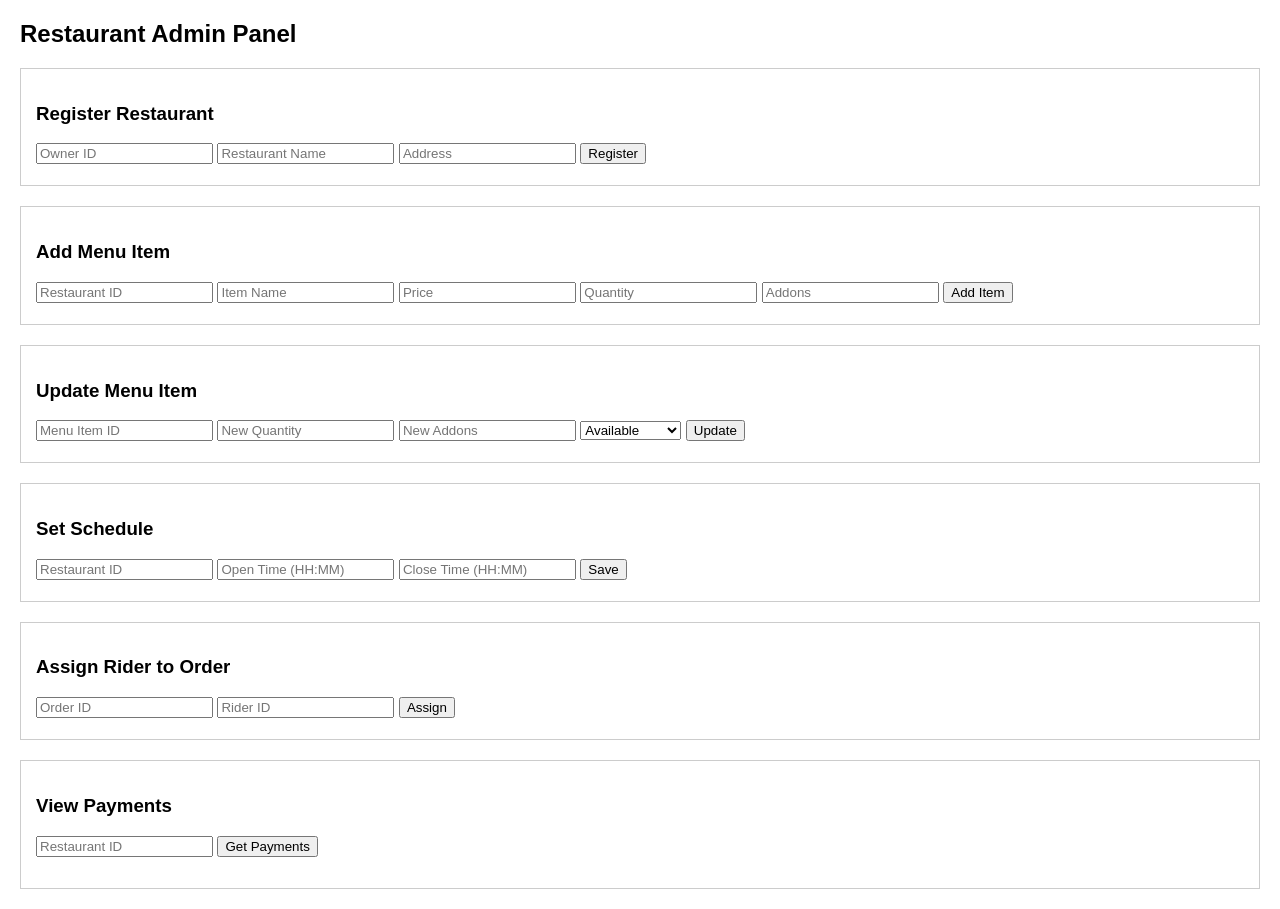
==== frontend/admin.html @ 60f2a6c2 "added admin panel" ====
<!DOCTYPE html>
<html>
<head>
  <title>Restaurant Admin</title>
  <style>
    body { font-family: Arial; margin: 20px; }
    .section { border: 1px solid #ccc; padding: 15px; margin-bottom: 20px; }
    .msg { margin-top: 6px; font-weight: bold; }
  </style>
</head>
<body>
  <h2>Restaurant Admin Panel</h2>

  <div class="section">
    <h3>Register Restaurant</h3>
    <input id="ownerId" placeholder="Owner ID" />
    <input id="rName" placeholder="Restaurant Name" />
    <input id="rAddress" placeholder="Address" />
    <button onclick="registerRestaurant()">Register</button>
    <div id="regMsg" class="msg"></div>
  </div>

  <div class="section">
    <h3>Add Menu Item</h3>
    <input id="restIdMenu" placeholder="Restaurant ID" />
    <input id="itemName" placeholder="Item Name" />
    <input id="itemPrice" placeholder="Price" />
    <input id="itemQty" placeholder="Quantity" />
    <input id="itemAddons" placeholder="Addons" />
    <button onclick="addMenu()">Add Item</button>
    <div id="menuMsg" class="msg"></div>
  </div>

  <div class="section">
    <h3>Update Menu Item</h3>
    <input id="menuItemId" placeholder="Menu Item ID" />
    <input id="menuQty" placeholder="New Quantity" />
    <input id="menuAddons" placeholder="New Addons" />
    <select id="menuAvail">
      <option value="true">Available</option>
      <option value="false">Not Available</option>
    </select>
    <button onclick="updateMenu()">Update</button>
    <div id="updateMsg" class="msg"></div>
  </div>

  <div class="section">
    <h3>Set Schedule</h3>
    <input id="schedRestId" placeholder="Restaurant ID" />
    <input id="openTime" placeholder="Open Time (HH:MM)" />
    <input id="closeTime" placeholder="Close Time (HH:MM)" />
    <button onclick="setSchedule()">Save</button>
    <div id="schedMsg" class="msg"></div>
  </div>

  <div class="section">
    <h3>Assign Rider to Order</h3>
    <input id="orderId" placeholder="Order ID" />
    <input id="riderId" placeholder="Rider ID" />
    <button onclick="assignRider()">Assign</button>
    <div id="riderMsg" class="msg"></div>
  </div>

  <div class="section">
    <h3>View Payments</h3>
    <input id="payRestId" placeholder="Restaurant ID" />
    <button onclick="getPayments()">Get Payments</button>
    <ul id="payments"></ul>
  </div>

  <script>
    const ADMIN_URL = "http://localhost:8080/AdminService";

    async function sendSoap(body) {
      const res = await fetch(ADMIN_URL, {
        method: "POST",
        headers: { "Content-Type": "text/xml" },
        body
      });
      return await res.text();
    }
    function parseXML(xmlText) { return new DOMParser().parseFromString(xmlText, "text/xml"); }
    function getText(node, tag) {
      const el = node.getElementsByTagNameNS("*", tag)[0];
      return el ? el.textContent : "";
    }

    function registerRestaurant() {
      const body = `
        <soapenv:Envelope xmlns:soapenv="http://schemas.xmlsoap.org/soap/envelope/"
                          xmlns:ws="http://wsdl.fooddelivery.com/">
          <soapenv:Body>
            <ws:registerRestaurant>
              <ownerId>${ownerId.value}</ownerId>
              <name>${rName.value}</name>
              <address>${rAddress.value}</address>
            </ws:registerRestaurant>
          </soapenv:Body>
        </soapenv:Envelope>`;
      sendSoap(body).then(() => regMsg.textContent = "✅ Restaurant registered");
    }

    function addMenu() {
      const body = `
        <soapenv:Envelope xmlns:soapenv="http://schemas.xmlsoap.org/soap/envelope/"
                          xmlns:ws="http://wsdl.fooddelivery.com/">
          <soapenv:Body>
            <ws:addMenuItem>
              <restaurantId>${restIdMenu.value}</restaurantId>
              <name>${itemName.value}</name>
              <price>${itemPrice.value}</price>
              <quantity>${itemQty.value}</quantity>
              <addons>${itemAddons.value}</addons>
            </ws:addMenuItem>
          </soapenv:Body>
        </soapenv:Envelope>`;
      sendSoap(body).then(() => menuMsg.textContent = "✅ Menu item added");
    }

    function updateMenu() {
      const body = `
        <soapenv:Envelope xmlns:soapenv="http://schemas.xmlsoap.org/soap/envelope/"
                          xmlns:ws="http://wsdl.fooddelivery.com/">
          <soapenv:Body>
            <ws:setMenuQuantity><menuItemId>${menuItemId.value}</menuItemId><quantity>${menuQty.value}</quantity></ws:setMenuQuantity>
            <ws:setMenuAddons><menuItemId>${menuItemId.value}</menuItemId><addons>${menuAddons.value}</addons></ws:setMenuAddons>
            <ws:setMenuAvailability><menuItemId>${menuItemId.value}</menuItemId><available>${menuAvail.value}</available></ws:setMenuAvailability>
          </soapenv:Body>
        </soapenv:Envelope>`;
      sendSoap(body).then(() => updateMsg.textContent = "✅ Menu updated");
    }

    function setSchedule() {
      const body = `
        <soapenv:Envelope xmlns:soapenv="http://schemas.xmlsoap.org/soap/envelope/"
                          xmlns:ws="http://wsdl.fooddelivery.com/">
          <soapenv:Body>
            <ws:setSchedule>
              <restaurantId>${schedRestId.value}</restaurantId>
              <openTime>${openTime.value}</openTime>
              <closeTime>${closeTime.value}</closeTime>
            </ws:setSchedule>
          </soapenv:Body>
        </soapenv:Envelope>`;
      sendSoap(body).then(() => schedMsg.textContent = "✅ Schedule saved");
    }

    function assignRider() {
      const body = `
        <soapenv:Envelope xmlns:soapenv="http://schemas.xmlsoap.org/soap/envelope/"
                          xmlns:ws="http://wsdl.fooddelivery.com/">
          <soapenv:Body>
            <ws:assignRiderToOrder>
              <orderId>${orderId.value}</orderId>
              <riderId>${riderId.value}</riderId>
            </ws:assignRiderToOrder>
          </soapenv:Body>
        </soapenv:Envelope>`;
      sendSoap(body).then(() => riderMsg.textContent = "✅ Rider assigned");
    }

    function getPayments() {
      const body = `
        <soapenv:Envelope xmlns:soapenv="http://schemas.xmlsoap.org/soap/envelope/"
                          xmlns:ws="http://wsdl.fooddelivery.com/">
          <soapenv:Body>
            <ws:getPaymentsByRestaurant><restaurantId>${payRestId.value}</restaurantId></ws:getPaymentsByRestaurant>
          </soapenv:Body>
        </soapenv:Envelope>`;
      sendSoap(body).then(xml => {
        const doc = parseXML(xml);
        const list = doc.getElementsByTagNameNS("*", "return");
        payments.innerHTML = "";
        for (let i = 0; i < list.length; i++) {
          const id = getText(list[i], "id");
          const method = getText(list[i], "method");
          const status = getText(list[i], "status");
          payments.innerHTML += `<li>Payment ${id} - ${method} (${status})</li>`;
        }
        if (list.length === 0) payments.innerHTML = "<li>No payments found.</li>";
      });
    }
  </script>
</body>
</html>
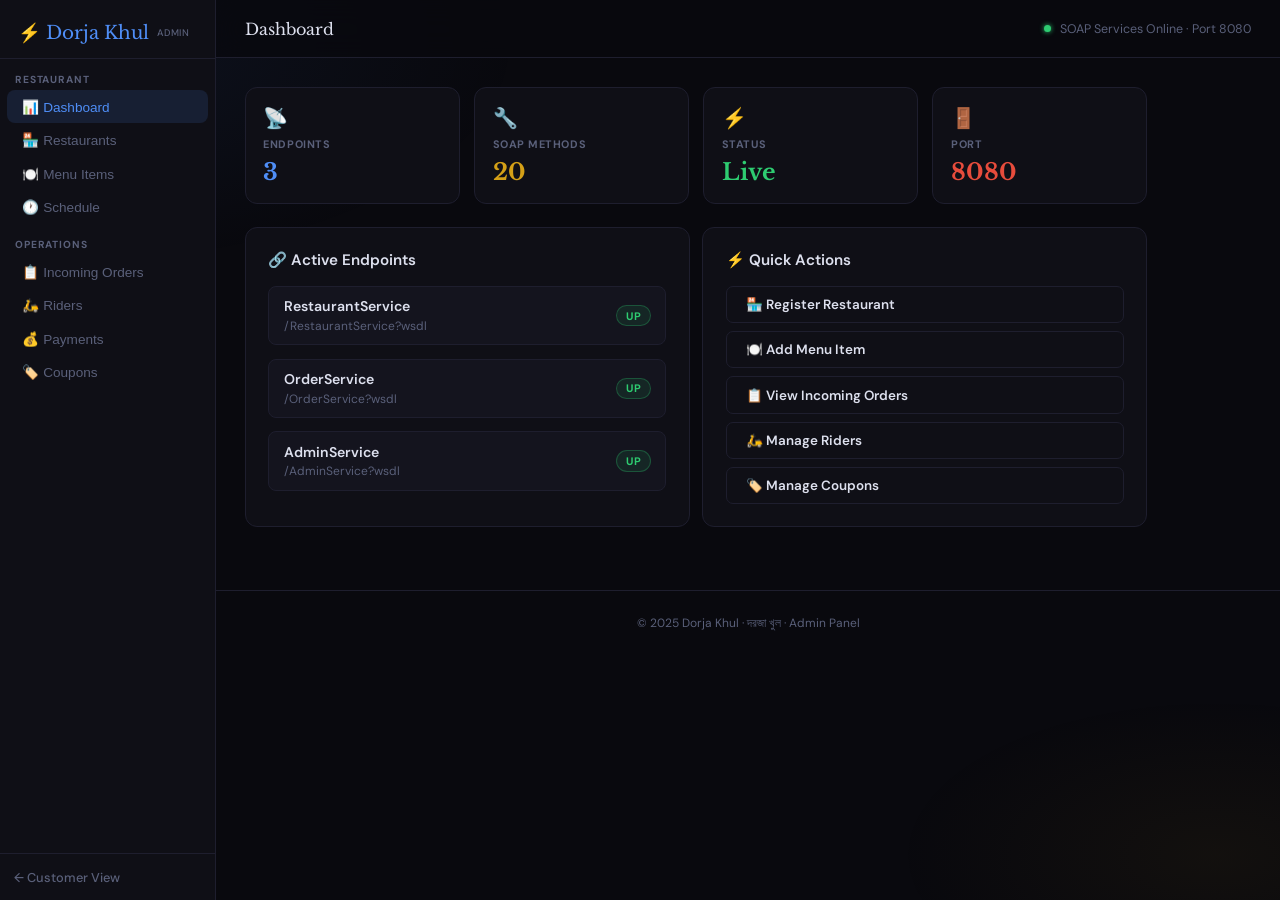
==== commit a9cacbc8: "added fancy frontend" ====
--- a/frontend/admin.html
+++ b/frontend/admin.html
@@ -1,185 +1,220 @@
 <!DOCTYPE html>
-<html>
+<html lang="en">
 <head>
-  <title>Restaurant Admin</title>
-  <style>
-    body { font-family: Arial; margin: 20px; }
-    .section { border: 1px solid #ccc; padding: 15px; margin-bottom: 20px; }
-    .msg { margin-top: 6px; font-weight: bold; }
-  </style>
+  <meta charset="UTF-8"/>
+  <meta name="viewport" content="width=device-width, initial-scale=1.0"/>
+  <title>Dorja Khul — Admin</title>
+  <link href="https://fonts.googleapis.com/css2?family=Libre+Baskerville:wght@700&family=DM+Sans:wght@300;400;500;600&display=swap" rel="stylesheet"/>
+  <link rel="stylesheet" href="admin.css"/>
 </head>
 <body>
-  <h2>Restaurant Admin Panel</h2>
-
-  <div class="section">
-    <h3>Register Restaurant</h3>
-    <input id="ownerId" placeholder="Owner ID" />
-    <input id="rName" placeholder="Restaurant Name" />
-    <input id="rAddress" placeholder="Address" />
-    <button onclick="registerRestaurant()">Register</button>
-    <div id="regMsg" class="msg"></div>
+
+<!-- SIDEBAR -->
+<aside class="sidebar">
+  <div class="sb-logo">⚡ Dorja Khul <small>Admin</small></div>
+
+  <div class="sb-sec">Restaurant</div>
+  <button class="ni active" onclick="show('dashboard',this)">📊 Dashboard</button>
+  <button class="ni" onclick="show('restaurants',this)">🏪 Restaurants</button>
+  <button class="ni" onclick="show('menu',this)">🍽️ Menu Items</button>
+  <button class="ni" onclick="show('schedule',this)">🕐 Schedule</button>
+
+  <div class="sb-sec">Operations</div>
+  <button class="ni" onclick="show('orders',this)">📋 Incoming Orders</button>
+  <button class="ni" onclick="show('riders',this)">🛵 Riders</button>
+  <button class="ni" onclick="show('payments',this)">💰 Payments</button>
+  <button class="ni" onclick="show('coupons',this)">🏷️ Coupons</button>
+
+  <div style="flex:1"></div>
+  <div style="padding:.9rem;border-top:1px solid var(--border)">
+    <a href="index.html" style="display:flex;align-items:center;gap:.5rem;color:var(--muted);text-decoration:none;font-size:.8rem;font-weight:500;transition:color .2s" onmouseover="this.style.color='var(--ink)'" onmouseout="this.style.color='var(--muted)'">← Customer View</a>
   </div>
-
-  <div class="section">
-    <h3>Add Menu Item</h3>
-    <input id="restIdMenu" placeholder="Restaurant ID" />
-    <input id="itemName" placeholder="Item Name" />
-    <input id="itemPrice" placeholder="Price" />
-    <input id="itemQty" placeholder="Quantity" />
-    <input id="itemAddons" placeholder="Addons" />
-    <button onclick="addMenu()">Add Item</button>
-    <div id="menuMsg" class="msg"></div>
+</aside>
+
+<!-- MAIN -->
+<div class="main">
+  <div class="topbar">
+    <div class="topbar-title" id="topbar-title">Dashboard</div>
+    <div class="online"><div class="pulse"></div>SOAP Services Online · Port 8080</div>
   </div>
 
-  <div class="section">
-    <h3>Update Menu Item</h3>
-    <input id="menuItemId" placeholder="Menu Item ID" />
-    <input id="menuQty" placeholder="New Quantity" />
-    <input id="menuAddons" placeholder="New Addons" />
-    <select id="menuAvail">
-      <option value="true">Available</option>
-      <option value="false">Not Available</option>
-    </select>
-    <button onclick="updateMenu()">Update</button>
-    <div id="updateMsg" class="msg"></div>
-  </div>
-
-  <div class="section">
-    <h3>Set Schedule</h3>
-    <input id="schedRestId" placeholder="Restaurant ID" />
-    <input id="openTime" placeholder="Open Time (HH:MM)" />
-    <input id="closeTime" placeholder="Close Time (HH:MM)" />
-    <button onclick="setSchedule()">Save</button>
-    <div id="schedMsg" class="msg"></div>
-  </div>
-
-  <div class="section">
-    <h3>Assign Rider to Order</h3>
-    <input id="orderId" placeholder="Order ID" />
-    <input id="riderId" placeholder="Rider ID" />
-    <button onclick="assignRider()">Assign</button>
-    <div id="riderMsg" class="msg"></div>
-  </div>
-
-  <div class="section">
-    <h3>View Payments</h3>
-    <input id="payRestId" placeholder="Restaurant ID" />
-    <button onclick="getPayments()">Get Payments</button>
-    <ul id="payments"></ul>
-  </div>
-
-  <script>
-    const ADMIN_URL = "http://localhost:8080/AdminService";
-
-    async function sendSoap(body) {
-      const res = await fetch(ADMIN_URL, {
-        method: "POST",
-        headers: { "Content-Type": "text/xml" },
-        body
-      });
-      return await res.text();
-    }
-    function parseXML(xmlText) { return new DOMParser().parseFromString(xmlText, "text/xml"); }
-    function getText(node, tag) {
-      const el = node.getElementsByTagNameNS("*", tag)[0];
-      return el ? el.textContent : "";
-    }
-
-    function registerRestaurant() {
-      const body = `
-        <soapenv:Envelope xmlns:soapenv="http://schemas.xmlsoap.org/soap/envelope/"
-                          xmlns:ws="http://wsdl.fooddelivery.com/">
-          <soapenv:Body>
-            <ws:registerRestaurant>
-              <ownerId>${ownerId.value}</ownerId>
-              <name>${rName.value}</name>
-              <address>${rAddress.value}</address>
-            </ws:registerRestaurant>
-          </soapenv:Body>
-        </soapenv:Envelope>`;
-      sendSoap(body).then(() => regMsg.textContent = "✅ Restaurant registered");
-    }
-
-    function addMenu() {
-      const body = `
-        <soapenv:Envelope xmlns:soapenv="http://schemas.xmlsoap.org/soap/envelope/"
-                          xmlns:ws="http://wsdl.fooddelivery.com/">
-          <soapenv:Body>
-            <ws:addMenuItem>
-              <restaurantId>${restIdMenu.value}</restaurantId>
-              <name>${itemName.value}</name>
-              <price>${itemPrice.value}</price>
-              <quantity>${itemQty.value}</quantity>
-              <addons>${itemAddons.value}</addons>
-            </ws:addMenuItem>
-          </soapenv:Body>
-        </soapenv:Envelope>`;
-      sendSoap(body).then(() => menuMsg.textContent = "✅ Menu item added");
-    }
-
-    function updateMenu() {
-      const body = `
-        <soapenv:Envelope xmlns:soapenv="http://schemas.xmlsoap.org/soap/envelope/"
-                          xmlns:ws="http://wsdl.fooddelivery.com/">
-          <soapenv:Body>
-            <ws:setMenuQuantity><menuItemId>${menuItemId.value}</menuItemId><quantity>${menuQty.value}</quantity></ws:setMenuQuantity>
-            <ws:setMenuAddons><menuItemId>${menuItemId.value}</menuItemId><addons>${menuAddons.value}</addons></ws:setMenuAddons>
-            <ws:setMenuAvailability><menuItemId>${menuItemId.value}</menuItemId><available>${menuAvail.value}</available></ws:setMenuAvailability>
-          </soapenv:Body>
-        </soapenv:Envelope>`;
-      sendSoap(body).then(() => updateMsg.textContent = "✅ Menu updated");
-    }
-
-    function setSchedule() {
-      const body = `
-        <soapenv:Envelope xmlns:soapenv="http://schemas.xmlsoap.org/soap/envelope/"
-                          xmlns:ws="http://wsdl.fooddelivery.com/">
-          <soapenv:Body>
-            <ws:setSchedule>
-              <restaurantId>${schedRestId.value}</restaurantId>
-              <openTime>${openTime.value}</openTime>
-              <closeTime>${closeTime.value}</closeTime>
-            </ws:setSchedule>
-          </soapenv:Body>
-        </soapenv:Envelope>`;
-      sendSoap(body).then(() => schedMsg.textContent = "✅ Schedule saved");
-    }
-
-    function assignRider() {
-      const body = `
-        <soapenv:Envelope xmlns:soapenv="http://schemas.xmlsoap.org/soap/envelope/"
-                          xmlns:ws="http://wsdl.fooddelivery.com/">
-          <soapenv:Body>
-            <ws:assignRiderToOrder>
-              <orderId>${orderId.value}</orderId>
-              <riderId>${riderId.value}</riderId>
-            </ws:assignRiderToOrder>
-          </soapenv:Body>
-        </soapenv:Envelope>`;
-      sendSoap(body).then(() => riderMsg.textContent = "✅ Rider assigned");
-    }
-
-    function getPayments() {
-      const body = `
-        <soapenv:Envelope xmlns:soapenv="http://schemas.xmlsoap.org/soap/envelope/"
-                          xmlns:ws="http://wsdl.fooddelivery.com/">
-          <soapenv:Body>
-            <ws:getPaymentsByRestaurant><restaurantId>${payRestId.value}</restaurantId></ws:getPaymentsByRestaurant>
-          </soapenv:Body>
-        </soapenv:Envelope>`;
-      sendSoap(body).then(xml => {
-        const doc = parseXML(xml);
-        const list = doc.getElementsByTagNameNS("*", "return");
-        payments.innerHTML = "";
-        for (let i = 0; i < list.length; i++) {
-          const id = getText(list[i], "id");
-          const method = getText(list[i], "method");
-          const status = getText(list[i], "status");
-          payments.innerHTML += `<li>Payment ${id} - ${method} (${status})</li>`;
-        }
-        if (list.length === 0) payments.innerHTML = "<li>No payments found.</li>";
-      });
-    }
-  </script>
+  <div class="content">
+
+    <!-- DASHBOARD -->
+    <div class="section active" id="section-dashboard">
+      <div class="stats">
+        <div class="stat s-blue"><span class="stat-icon">📡</span><span class="stat-lbl">Endpoints</span><span class="stat-val">3</span></div>
+        <div class="stat s-gold" style="animation-delay:.05s"><span class="stat-icon">🔧</span><span class="stat-lbl">SOAP Methods</span><span class="stat-val">20</span></div>
+        <div class="stat s-green" style="animation-delay:.1s"><span class="stat-icon">⚡</span><span class="stat-lbl">Status</span><span class="stat-val">Live</span></div>
+        <div class="stat s-red" style="animation-delay:.15s"><span class="stat-icon">🚪</span><span class="stat-lbl">Port</span><span class="stat-val">8080</span></div>
+      </div>
+
+      <div class="g2">
+        <div class="card" style="animation-delay:.05s">
+          <div class="card-title">🔗 Active Endpoints</div>
+          <div style="display:flex;flex-direction:column;gap:.42rem">
+            <div class="li" style="cursor:default"><div class="li-l"><div class="li-name">RestaurantService</div><div class="li-sub">/RestaurantService?wsdl</div></div><span class="badge b-green">UP</span></div>
+            <div class="li" style="cursor:default"><div class="li-l"><div class="li-name">OrderService</div><div class="li-sub">/OrderService?wsdl</div></div><span class="badge b-green">UP</span></div>
+            <div class="li" style="cursor:default"><div class="li-l"><div class="li-name">AdminService</div><div class="li-sub">/AdminService?wsdl</div></div><span class="badge b-green">UP</span></div>
+          </div>
+        </div>
+        <div class="card" style="animation-delay:.1s">
+          <div class="card-title">⚡ Quick Actions</div>
+          <div style="display:flex;flex-direction:column;gap:.5rem">
+            <button class="btn btn-o" style="width:100%;justify-content:flex-start" onclick="show('restaurants',document.querySelector('[onclick*=restaurants]'))">🏪 Register Restaurant</button>
+            <button class="btn btn-o" style="width:100%;justify-content:flex-start" onclick="show('menu',document.querySelector('[onclick*=menu]'))">🍽️ Add Menu Item</button>
+            <button class="btn btn-o" style="width:100%;justify-content:flex-start" onclick="show('orders',document.querySelector('[onclick*=orders]'))">📋 View Incoming Orders</button>
+            <button class="btn btn-o" style="width:100%;justify-content:flex-start" onclick="show('riders',document.querySelector('[onclick*=riders]'))">🛵 Manage Riders</button>
+            <button class="btn btn-o" style="width:100%;justify-content:flex-start" onclick="show('coupons',document.querySelector('[onclick*=coupons]'))">🏷️ Manage Coupons</button>
+          </div>
+        </div>
+      </div>
+    </div>
+
+    <!-- RESTAURANTS -->
+    <div class="section" id="section-restaurants">
+      <div class="card">
+        <div class="card-title">🏪 Register New Restaurant</div>
+        <div class="g3">
+          <div class="field"><label>Owner ID</label><input id="ownerId" placeholder="Owner ID"/></div>
+          <div class="field"><label>Restaurant Name</label><input id="rName" placeholder="e.g. Kacchi Bhai"/></div>
+          <div class="field"><label>Full Address</label><input id="rAddress" placeholder="Street, Area, City"/></div>
+        </div>
+        <div class="actions"><button class="btn btn-p" onclick="registerRestaurant()">✅ Register</button></div>
+        <div id="regMsg" class="msg"></div>
+      </div>
+    </div>
+
+    <!-- MENU -->
+    <div class="section" id="section-menu">
+      <div class="card">
+        <div class="card-title">➕ Add Menu Item</div>
+        <div class="g3">
+          <div class="field"><label>Restaurant ID</label><input id="restIdMenu" placeholder="Restaurant ID"/></div>
+          <div class="field"><label>Item Name</label><input id="itemName" placeholder="e.g. Kacchi Biryani"/></div>
+          <div class="field"><label>Price (৳)</label><input id="itemPrice" type="number" step="0.01" placeholder="350"/></div>
+          <div class="field"><label>Quantity</label><input id="itemQty" type="number" placeholder="50"/></div>
+          <div class="field" style="grid-column:span 2"><label>Add-ons</label><input id="itemAddons" placeholder="Extra raita, Borhani, Salad…"/></div>
+        </div>
+        <div class="actions"><button class="btn btn-p" onclick="addMenuItem()">➕ Add Item</button></div>
+        <div id="menuMsg" class="msg"></div>
+      </div>
+
+      <div class="card">
+        <div class="card-title">✏️ Update Existing Item</div>
+        <div class="g3">
+          <div class="field"><label>Menu Item ID</label><input id="menuItemId" placeholder="Item ID"/></div>
+          <div class="field"><label>New Quantity</label><input id="menuQty" type="number" placeholder="New stock count"/></div>
+          <div class="field"><label>New Add-ons</label><input id="menuAddons" placeholder="Updated add-ons"/></div>
+        </div>
+        <div class="field" style="max-width:220px;margin-top:.6rem">
+          <label>Availability</label>
+          <select id="menuAvail"><option value="true">✅ Available</option><option value="false">❌ Unavailable</option></select>
+        </div>
+        <div class="actions">
+          <button class="btn btn-p" onclick="updateMenuItem()">💾 Save Changes</button>
+          <button class="btn btn-d" onclick="deleteMenuItem()">🗑️ Delete Item</button>
+        </div>
+        <div id="updateMsg" class="msg"></div>
+      </div>
+    </div>
+
+    <!-- SCHEDULE -->
+    <div class="section" id="section-schedule">
+      <div class="card">
+        <div class="card-title">🕐 Set Operating Hours</div>
+        <div class="g3">
+          <div class="field"><label>Restaurant ID</label><input id="schedRestId" placeholder="Restaurant ID"/></div>
+          <div class="field"><label>Open Time</label><input id="openTime" type="time"/></div>
+          <div class="field"><label>Close Time</label><input id="closeTime" type="time"/></div>
+        </div>
+        <div class="actions">
+          <button class="btn btn-p" onclick="setSchedule()">💾 Save Schedule</button>
+          <button class="btn btn-o" onclick="getSchedule()">👁️ View Current</button>
+        </div>
+        <div id="schedMsg" class="msg"></div>
+        <div id="schedResult" style="margin-top:.8rem"></div>
+      </div>
+    </div>
+
+    <!-- INCOMING ORDERS -->
+    <div class="section" id="section-orders">
+      <div class="card">
+        <div class="card-title">📋 Incoming Orders by Restaurant</div>
+        <div class="g2">
+          <div class="field"><label>Restaurant ID</label><input id="ordRestId" placeholder="Restaurant ID"/></div>
+          <div style="display:flex;align-items:flex-end;">
+            <button class="btn btn-p" onclick="loadOrdersByRestaurant()" style="width:100%">🔄 Load Orders</button>
+          </div>
+        </div>
+        <div id="rest-orders" style="margin-top:.9rem;"></div>
+      </div>
+    </div>
+
+    <!-- RIDERS -->
+    <div class="section" id="section-riders">
+      <div class="card">
+        <div class="card-title">🛵 All Riders</div>
+        <div class="actions" style="margin-top:0;margin-bottom:.85rem">
+          <button class="btn btn-o btn-sm" onclick="loadRiders()">🔄 Refresh</button>
+        </div>
+        <div id="riders-list"></div>
+      </div>
+
+      <div class="card">
+        <div class="card-title">📌 Manually Assign Rider</div>
+        <p style="color:var(--muted);font-size:.83rem;margin-bottom:.9rem;line-height:1.6">
+          Use this to assign a specific rider to an order. Auto-assign is available on the customer UI.
+          Check the rider list above first to find an available rider ID.
+        </p>
+        <div class="g2">
+          <div class="field"><label>Order ID</label><input id="orderId" placeholder="Order ID"/></div>
+          <div class="field"><label>Rider ID</label><input id="riderId" placeholder="Rider ID (from list above)"/></div>
+        </div>
+        <div class="actions"><button class="btn btn-p" onclick="assignRider()">🛵 Dispatch Rider</button></div>
+        <div id="riderMsg" class="msg"></div>
+      </div>
+    </div>
+
+    <!-- PAYMENTS -->
+    <div class="section" id="section-payments">
+      <div class="card">
+        <div class="card-title">💰 Payment Records</div>
+        <div class="g2">
+          <div class="field"><label>Restaurant ID</label><input id="payRestId" placeholder="Restaurant ID"/></div>
+          <div style="display:flex;align-items:flex-end;">
+            <button class="btn btn-p" onclick="loadPayments()" style="width:100%">🔄 Fetch Payments</button>
+          </div>
+        </div>
+        <div id="payments-container" style="margin-top:1rem;"></div>
+      </div>
+    </div>
+
+    <!-- COUPONS -->
+    <div class="section" id="section-coupons">
+      <div class="card">
+        <div class="card-title">🏷️ Create Coupon</div>
+        <div class="g2">
+          <div class="field"><label>Coupon Code</label><input id="couponCode" placeholder="e.g. SAVE20"/></div>
+          <div class="field"><label>Discount (%)</label><input id="couponDiscount" type="number" min="1" max="100" placeholder="e.g. 20"/></div>
+        </div>
+        <div class="actions"><button class="btn btn-p" onclick="addCoupon()">✅ Create Coupon</button></div>
+        <div id="couponMsg" class="msg"></div>
+      </div>
+
+      <div class="card">
+        <div class="card-title">📋 All Coupons</div>
+        <div class="actions" style="margin-top:0;margin-bottom:.85rem">
+          <button class="btn btn-o btn-sm" onclick="loadCoupons()">🔄 Load Coupons</button>
+        </div>
+        <div id="coupons-list"></div>
+      </div>
+    </div>
+
+  </div><!-- /content -->
+  <footer>© 2025 Dorja Khul · দরজা খুল · Admin Panel</footer>
+</div><!-- /main -->
+
+<script src="admin.js"></script>
 </body>
 </html>
--- a/frontend/admin.css
+++ b/frontend/admin.css
@@ -0,0 +1,137 @@
+:root {
+  --bg:       #09090e;
+  --surf:     #0f0f16;
+  --surf2:    #14141e;
+  --border:   #1e1e2e;
+  --ink:      #4f8ef7;
+  --ink-glow: rgba(79,142,247,.13);
+  --gold:     #d4a017;
+  --gold-glow:rgba(212,160,23,.12);
+  --green:    #2ecc71;
+  --red:      #e74c3c;
+  --amber:    #f39c12;
+  --text:     #dde0ee;
+  --muted:    #5a607a;
+  --radius:   12px;
+}
+*,*::before,*::after{box-sizing:border-box;margin:0;padding:0}
+html{scroll-behavior:smooth}
+body{background:var(--bg);color:var(--text);font-family:'DM Sans',sans-serif;min-height:100vh;display:flex}
+body::before{content:'';position:fixed;inset:0;
+  background:radial-gradient(ellipse 65% 45% at 5% 5%,rgba(79,142,247,.07) 0%,transparent 55%),
+             radial-gradient(ellipse 50% 35% at 95% 95%,rgba(212,160,23,.05) 0%,transparent 50%);
+  pointer-events:none;z-index:0}
+
+/* SIDEBAR */
+.sidebar{position:fixed;top:0;left:0;bottom:0;width:216px;background:var(--surf);border-right:1px solid var(--border);display:flex;flex-direction:column;z-index:50}
+.sb-logo{padding:1.3rem 1.1rem .9rem;font-family:'Libre Baskerville',serif;font-size:1.15rem;color:var(--ink);border-bottom:1px solid var(--border);display:flex;align-items:center;gap:.5rem}
+.sb-logo small{font-family:'DM Sans',sans-serif;font-size:.6rem;color:var(--muted);font-weight:500;letter-spacing:.06em;text-transform:uppercase}
+.sb-sec{padding:.85rem .95rem .25rem;font-size:.64rem;font-weight:700;color:var(--muted);text-transform:uppercase;letter-spacing:.08em}
+.ni{display:flex;align-items:center;gap:.55rem;padding:.55rem .95rem;margin:0 .45rem;border-radius:8px;cursor:pointer;color:var(--muted);font-size:.85rem;font-weight:500;transition:all .2s;border:none;background:none;width:calc(100% - .9rem);text-align:left}
+.ni:hover{background:var(--surf2);color:var(--text)}
+.ni.active{background:var(--ink-glow);color:var(--ink)}
+
+/* MAIN */
+.main{margin-left:216px;flex:1;position:relative;z-index:1;max-width:calc(100vw - 216px)}
+
+/* TOPBAR */
+.topbar{height:58px;display:flex;align-items:center;justify-content:space-between;padding:0 1.8rem;border-bottom:1px solid var(--border);background:rgba(9,9,14,.75);backdrop-filter:blur(14px);position:sticky;top:0;z-index:40}
+.topbar-title{font-family:'Libre Baskerville',serif;font-size:1rem}
+.online{display:flex;align-items:center;gap:.6rem;font-size:.78rem;color:var(--muted)}
+.pulse{width:7px;height:7px;border-radius:50%;background:var(--green);box-shadow:0 0 5px var(--green);animation:pulse 2s ease infinite}
+@keyframes pulse{0%,100%{opacity:1}50%{opacity:.35}}
+
+/* CONTENT */
+.content{padding:1.8rem;max-width:960px}
+
+/* SECTION */
+.section{display:none}
+.section.active{display:block;animation:fadeIn .3s ease}
+
+/* STATS */
+.stats{display:grid;grid-template-columns:repeat(4,1fr);gap:.9rem;margin-bottom:1.4rem}
+@media(max-width:860px){.stats{grid-template-columns:repeat(2,1fr)}}
+.stat{background:var(--surf);border:1px solid var(--border);border-radius:var(--radius);padding:1.1rem;display:flex;flex-direction:column;gap:.35rem;animation:fadeUp .4s ease both}
+.stat-icon{font-size:1.25rem}
+.stat-lbl{font-size:.68rem;color:var(--muted);text-transform:uppercase;letter-spacing:.05em;font-weight:700}
+.stat-val{font-size:1.45rem;font-weight:700;font-family:'Libre Baskerville',serif}
+.s-blue .stat-val{color:var(--ink)} .s-gold .stat-val{color:var(--gold)} .s-green .stat-val{color:var(--green)} .s-red .stat-val{color:var(--red)}
+
+/* CARD */
+.card{background:var(--surf);border:1px solid var(--border);border-radius:var(--radius);padding:1.4rem;margin-bottom:1.1rem;transition:border-color .2s;animation:fadeUp .4s ease both}
+.card:hover{border-color:rgba(79,142,247,.2)}
+.card-title{font-size:.95rem;font-weight:600;display:flex;align-items:center;gap:.45rem;margin-bottom:1rem}
+
+/* GRID */
+.g2{display:grid;grid-template-columns:1fr 1fr;gap:.8rem}
+.g3{display:grid;grid-template-columns:1fr 1fr 1fr;gap:.8rem}
+@media(max-width:640px){.g2,.g3{grid-template-columns:1fr}}
+
+/* FORM */
+.field{display:flex;flex-direction:column;gap:.3rem}
+label{font-size:.68rem;font-weight:700;color:var(--muted);text-transform:uppercase;letter-spacing:.06em}
+input,select{background:var(--surf2);border:1px solid var(--border);border-radius:7px;padding:.58rem .82rem;color:var(--text);font-family:'DM Sans',sans-serif;font-size:.86rem;width:100%;outline:none;transition:border-color .2s,box-shadow .2s}
+input::placeholder{color:var(--muted)}
+input:focus,select:focus{border-color:var(--ink);box-shadow:0 0 0 3px var(--ink-glow)}
+select option{background:var(--surf2)}
+
+/* BUTTONS */
+.btn{display:inline-flex;align-items:center;gap:.35rem;padding:.57rem 1.2rem;border-radius:7px;border:none;font-family:'DM Sans',sans-serif;font-size:.84rem;font-weight:600;cursor:pointer;transition:all .2s;white-space:nowrap}
+.btn-p{background:var(--ink);color:#fff}
+.btn-p:hover{background:#6fa3ff;transform:translateY(-1px);box-shadow:0 5px 16px rgba(79,142,247,.28)}
+.btn-o{background:transparent;border:1px solid var(--border);color:var(--text)}
+.btn-o:hover{border-color:var(--ink);color:var(--ink)}
+.btn-d{background:rgba(231,76,60,.1);border:1px solid rgba(231,76,60,.28);color:var(--red)}
+.btn-d:hover{background:rgba(231,76,60,.2)}
+.btn-sm{padding:.35rem .82rem;font-size:.77rem}
+.btn:active{transform:scale(.97)}
+.actions{display:flex;gap:.55rem;flex-wrap:wrap;margin-top:.85rem}
+
+/* MSG */
+.msg{margin-top:.72rem;padding:.6rem .9rem;border-radius:7px;font-size:.83rem;font-weight:500;display:none}
+.msg.ok {background:rgba(46,204,113,.1);border:1px solid rgba(46,204,113,.3);color:var(--green);display:block}
+.msg.err{background:rgba(231,76,60,.1);border:1px solid rgba(231,76,60,.3);color:var(--red);display:block}
+.msg.inf{background:var(--ink-glow);border:1px solid rgba(79,142,247,.3);color:var(--ink);display:block}
+
+/* TABLE */
+.tbl-wrap{overflow-x:auto;border-radius:9px;border:1px solid var(--border)}
+table{width:100%;border-collapse:collapse}
+thead th{background:var(--surf2);padding:.58rem .9rem;font-size:.68rem;font-weight:700;color:var(--muted);text-transform:uppercase;letter-spacing:.05em;text-align:left;border-bottom:1px solid var(--border)}
+tbody td{padding:.7rem .9rem;font-size:.85rem;border-bottom:1px solid var(--border)}
+tbody tr:last-child td{border-bottom:none}
+tbody tr:hover{background:var(--surf2)}
+
+/* LIST */
+.li{display:flex;align-items:center;justify-content:space-between;padding:.65rem .9rem;background:var(--surf2);border:1px solid var(--border);border-radius:8px;margin-bottom:.42rem;animation:fadeIn .3s ease;transition:border-color .2s}
+.li:hover{border-color:rgba(79,142,247,.18)}
+.li-l{display:flex;flex-direction:column;gap:.16rem}
+.li-name{font-weight:600;font-size:.88rem}
+.li-sub{color:var(--muted);font-size:.75rem}
+.li-r{display:flex;align-items:center;gap:.45rem}
+
+/* BADGES */
+.badge{padding:.18rem .55rem;border-radius:100px;font-size:.68rem;font-weight:700;text-transform:uppercase;letter-spacing:.04em}
+.b-blue {background:var(--ink-glow);color:var(--ink);border:1px solid rgba(79,142,247,.3)}
+.b-gold {background:var(--gold-glow);color:var(--gold);border:1px solid rgba(212,160,23,.28)}
+.b-green{background:rgba(46,204,113,.1);color:var(--green);border:1px solid rgba(46,204,113,.28)}
+.b-red  {background:rgba(231,76,60,.1);color:var(--red);border:1px solid rgba(231,76,60,.28)}
+.b-amber{background:rgba(243,156,18,.1);color:var(--amber);border:1px solid rgba(243,156,18,.28)}
+.b-gray {background:rgba(90,96,122,.1);color:var(--muted);border:1px solid rgba(90,96,122,.2)}
+
+/* EMPTY */
+.empty{text-align:center;padding:2rem;color:var(--muted);font-size:.86rem}
+.empty-icon{font-size:2rem;margin-bottom:.45rem;opacity:.4}
+
+/* SPIN */
+.spin{display:inline-block;width:14px;height:14px;border:2px solid rgba(79,142,247,.25);border-top-color:var(--ink);border-radius:50%;animation:spin .7s linear infinite}
+
+/* RIDER INDICATOR */
+.rider-dot{width:8px;height:8px;border-radius:50%;display:inline-block}
+.rider-dot.available{background:var(--green);box-shadow:0 0 5px var(--green)}
+.rider-dot.busy{background:var(--red)}
+
+@keyframes fadeUp{from{opacity:0;transform:translateY(12px)}to{opacity:1;transform:translateY(0)}}
+@keyframes fadeIn{from{opacity:0}to{opacity:1}}
+@keyframes spin{to{transform:rotate(360deg)}}
+
+footer{text-align:center;padding:1.5rem;color:var(--muted);font-size:.75rem;border-top:1px solid var(--border);margin-top:1rem}
